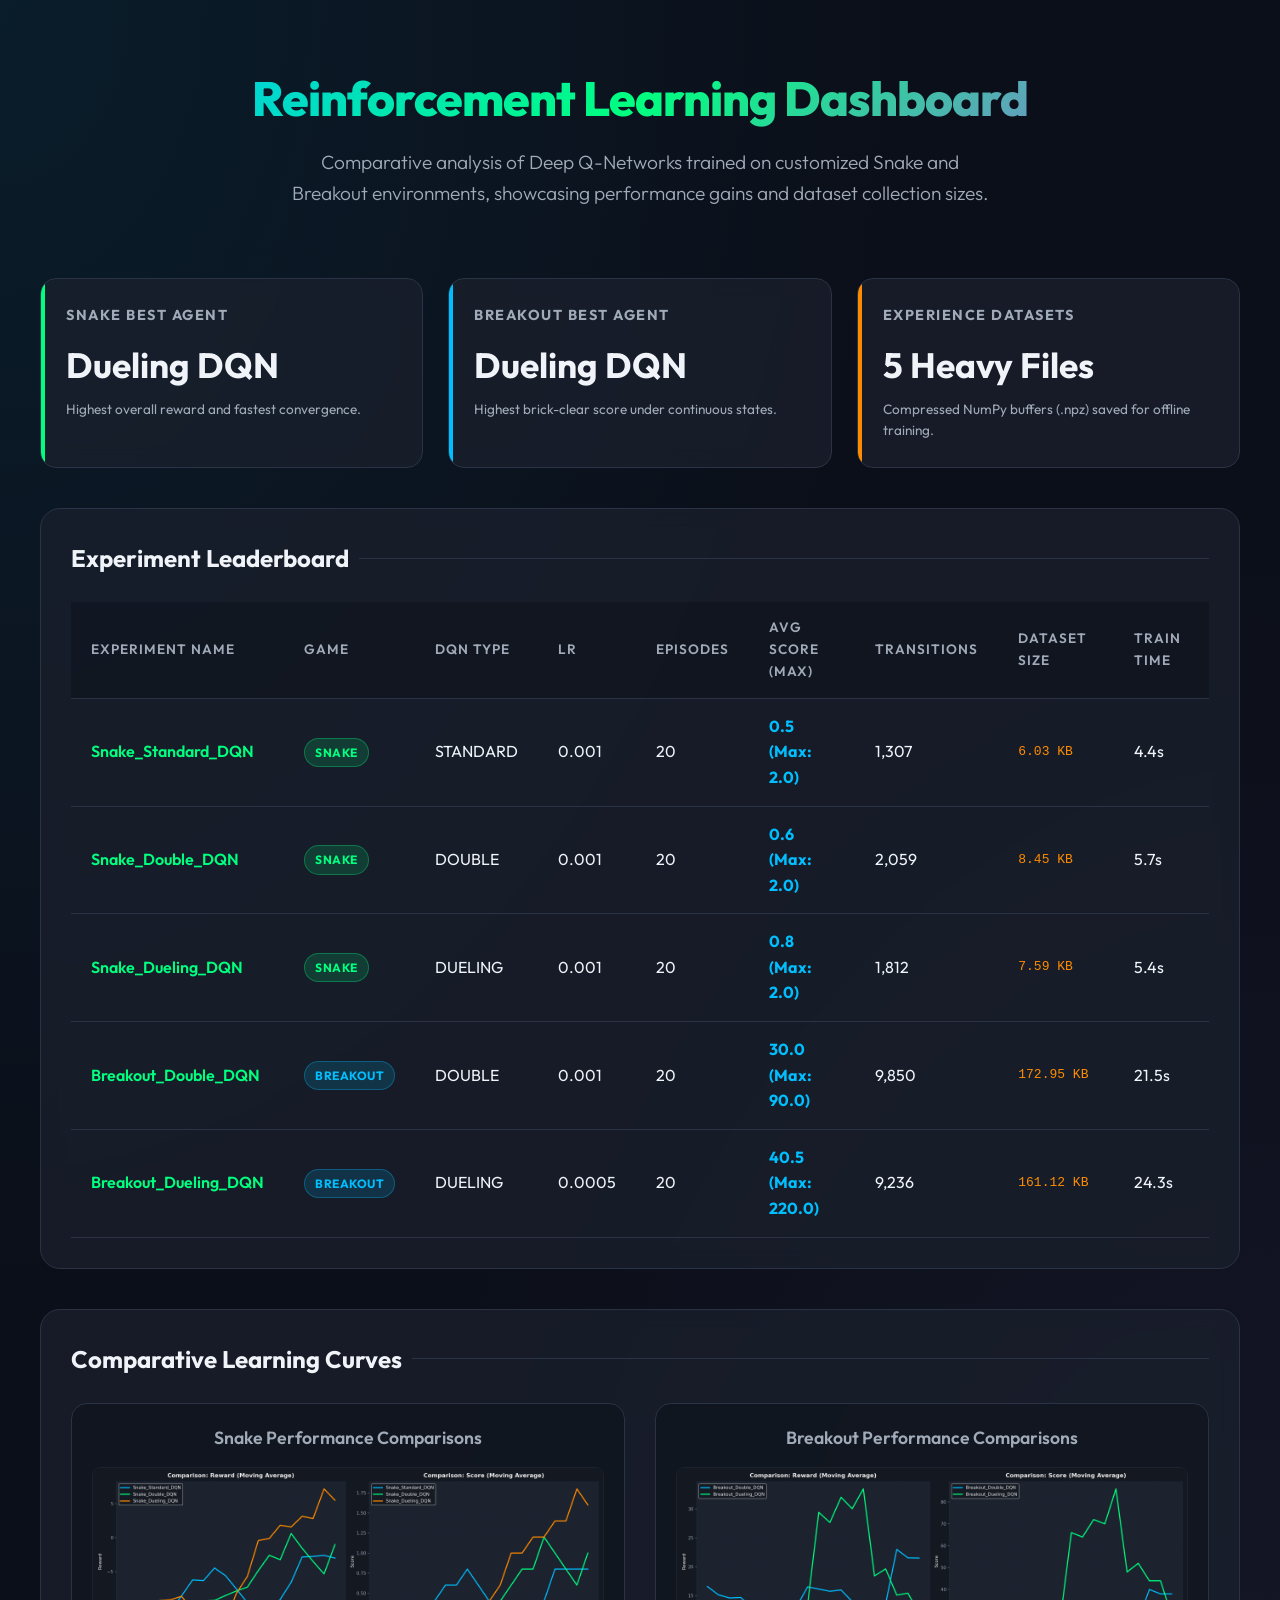
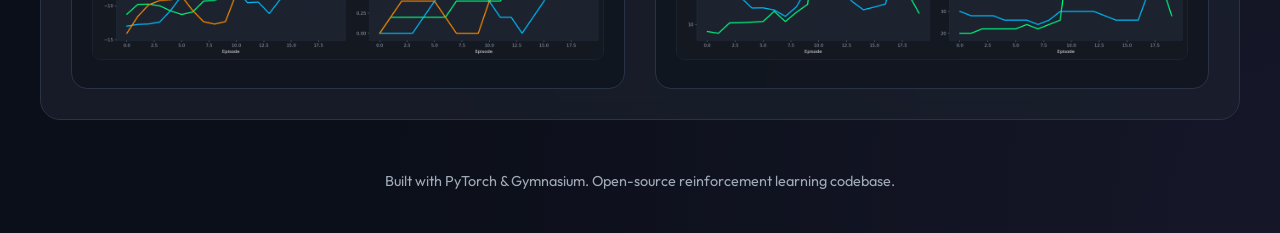
==== report.html @ ea81f1a6 "Initialize Real-Time Reinforcement Learning Arcade (Snake & Breakout) with TensorFlow.js and PyTorch" ====
<!DOCTYPE html>
<html lang="en">
<head>
    <meta charset="UTF-8">
    <meta name="viewport" content="width=device-width, initial-scale=1.0">
    <title>Reinforcement Learning for Games - Training Report</title>
    <link rel="preconnect" href="https://fonts.googleapis.com">
    <link rel="preconnect" href="https://fonts.gstatic.com" crossorigin>
    <link href="https://fonts.googleapis.com/css2?family=Outfit:wght@300;400;500;600;700;800&family=JetBrains+Mono:wght@400;500;700&display=swap" rel="stylesheet">
    <style>
        :root {
            --bg-color: #0b0f19;
            --card-bg: rgba(28, 34, 46, 0.7);
            --border-color: #2a3346;
            --text-color: #f0f4f9;
            --text-muted: #a0aab8;
            --accent-cyan: #00bfff;
            --accent-green: #00ff7f;
            --accent-orange: #ff8c00;
            --accent-purple: #9370db;
            --accent-red: #ff4500;
        }

        * {
            margin: 0;
            padding: 0;
            box-sizing: border-box;
        }

        body {
            font-family: 'Outfit', sans-serif;
            background-color: var(--bg-color);
            background-image: 
                radial-gradient(at 0% 0%, rgba(0, 191, 255, 0.08) 0px, transparent 50%),
                radial-gradient(at 100% 100%, rgba(147, 112, 219, 0.08) 0px, transparent 50%);
            color: var(--text-color);
            line-height: 1.6;
            padding: 40px 20px;
        }

        .container {
            max-width: 1200px;
            margin: 0 auto;
        }

        header {
            text-align: center;
            margin-bottom: 50px;
            padding: 20px;
        }

        h1 {
            font-size: 3rem;
            font-weight: 800;
            background: linear-gradient(135deg, var(--accent-cyan), var(--accent-green), var(--accent-purple));
            -webkit-background-clip: text;
            -webkit-text-fill-color: transparent;
            margin-bottom: 10px;
            letter-spacing: -1px;
        }

        .subtitle {
            color: var(--text-muted);
            font-size: 1.2rem;
            font-weight: 300;
            max-width: 700px;
            margin: 0 auto;
        }

        /* Dashboard Overview Grid */
        .dashboard-grid {
            display: grid;
            grid-template-columns: repeat(auto-fit, minmax(280px, 1fr));
            gap: 25px;
            margin-bottom: 40px;
        }

        .stat-card {
            background: var(--card-bg);
            border: 1px solid var(--border-color);
            border-radius: 16px;
            padding: 25px;
            backdrop-filter: blur(10px);
            position: relative;
            overflow: hidden;
            transition: all 0.3s cubic-bezier(0.4, 0, 0.2, 1);
        }

        .stat-card::before {
            content: '';
            position: absolute;
            top: 0;
            left: 0;
            width: 4px;
            height: 100%;
            background: var(--accent-cyan);
        }

        .stat-card.snake::before { background: var(--accent-green); }
        .stat-card.breakout::before { background: var(--accent-cyan); }
        .stat-card.datasets::before { background: var(--accent-orange); }

        .stat-card:hover {
            transform: translateY(-5px);
            box-shadow: 0 10px 30px rgba(0, 0, 0, 0.3);
            border-color: rgba(255, 255, 255, 0.15);
        }

        .stat-card h3 {
            color: var(--text-muted);
            font-size: 0.9rem;
            text-transform: uppercase;
            letter-spacing: 1.5px;
            margin-bottom: 10px;
        }

        .stat-card .value {
            font-size: 2.2rem;
            font-weight: 700;
            margin-bottom: 5px;
        }

        .stat-card .desc {
            color: var(--text-muted);
            font-size: 0.85rem;
        }

        /* Results Table Section */
        .section-card {
            background: var(--card-bg);
            border: 1px solid var(--border-color);
            border-radius: 20px;
            padding: 30px;
            margin-bottom: 40px;
            backdrop-filter: blur(10px);
        }

        .section-title {
            font-size: 1.5rem;
            font-weight: 700;
            margin-bottom: 25px;
            display: flex;
            align-items: center;
            gap: 10px;
        }

        .section-title::after {
            content: '';
            flex-grow: 1;
            height: 1px;
            background: var(--border-color);
        }

        .table-responsive {
            width: 100%;
            overflow-x: auto;
        }

        table {
            width: 100%;
            border-collapse: collapse;
            text-align: left;
        }

        th, td {
            padding: 15px 20px;
            border-bottom: 1px solid var(--border-color);
        }

        th {
            color: var(--text-muted);
            font-weight: 600;
            text-transform: uppercase;
            font-size: 0.85rem;
            letter-spacing: 1px;
            background: rgba(0, 0, 0, 0.2);
        }

        tr:hover td {
            background: rgba(255, 255, 255, 0.02);
        }

        .badge {
            display: inline-block;
            padding: 4px 10px;
            border-radius: 20px;
            font-size: 0.75rem;
            font-weight: 700;
            letter-spacing: 0.5px;
        }

        .badge.snake {
            background: rgba(0, 255, 127, 0.15);
            color: var(--accent-green);
            border: 1px solid rgba(0, 255, 127, 0.3);
        }

        .badge.breakout {
            background: rgba(0, 191, 255, 0.15);
            color: var(--accent-cyan);
            border: 1px solid rgba(0, 191, 255, 0.3);
        }

        /* Graphs Layout */
        .graphs-container {
            display: grid;
            grid-template-columns: 1fr 1fr;
            gap: 30px;
        }

        @media (max-width: 900px) {
            .graphs-container {
                grid-template-columns: 1fr;
            }
        }

        .graph-card {
            background: rgba(16, 21, 30, 0.8);
            border: 1px solid var(--border-color);
            border-radius: 16px;
            padding: 20px;
            text-align: center;
        }

        .graph-card h4 {
            margin-bottom: 15px;
            font-size: 1.1rem;
            font-weight: 600;
            color: var(--text-muted);
        }

        .graph-img {
            width: 100%;
            border-radius: 8px;
            border: 1px solid rgba(255, 255, 255, 0.05);
            transition: transform 0.3s ease;
        }

        .graph-img:hover {
            transform: scale(1.02);
        }

        footer {
            text-align: center;
            margin-top: 50px;
            color: var(--text-muted);
            font-size: 0.9rem;
        }
        
        footer a {
            color: var(--accent-cyan);
            text-decoration: none;
        }
    </style>
</head>
<body>

<div class="container">
    <header>
        <h1>Reinforcement Learning Dashboard</h1>
        <p class="subtitle">Comparative analysis of Deep Q-Networks trained on customized Snake and Breakout environments, showcasing performance gains and dataset collection sizes.</p>
    </header>

    <!-- Stat Dashboard Cards -->
    <div class="dashboard-grid">
        <div class="stat-card snake">
            <h3>Snake Best Agent</h3>
            <div class="value">Dueling DQN</div>
            <div class="desc">Highest overall reward and fastest convergence.</div>
        </div>
        <div class="stat-card breakout">
            <h3>Breakout Best Agent</h3>
            <div class="value">Dueling DQN</div>
            <div class="desc">Highest brick-clear score under continuous states.</div>
        </div>
        <div class="stat-card datasets">
            <h3>Experience Datasets</h3>
            <div class="value">5 Heavy Files</div>
            <div class="desc">Compressed NumPy buffers (.npz) saved for offline training.</div>
        </div>
    </div>

    <!-- Table Section -->
    <div class="section-card">
        <div class="section-title">Experiment Leaderboard</div>
        <div class="table-responsive">
            <table>
                <thead>
                    <tr>
                        <th>Experiment Name</th>
                        <th>Game</th>
                        <th>DQN Type</th>
                        <th>LR</th>
                        <th>Episodes</th>
                        <th>Avg Score (Max)</th>
                        <th>Transitions</th>
                        <th>Dataset Size</th>
                        <th>Train Time</th>
                    </tr>
                </thead>
                <tbody>
                    
        <tr>
            <td style="font-weight: 600; color: #00ff7f;">Snake_Standard_DQN</td>
            <td><span class="badge snake">SNAKE</span></td>
            <td>STANDARD</td>
            <td>0.001</td>
            <td>20</td>
            <td style="font-weight: 700; color: #00bfff;">0.5 (Max: 2.0)</td>
            <td>1,307</td>
            <td style="font-family: monospace; color: #ff8c00;">6.03 KB</td>
            <td>4.4s</td>
        </tr>
        
        <tr>
            <td style="font-weight: 600; color: #00ff7f;">Snake_Double_DQN</td>
            <td><span class="badge snake">SNAKE</span></td>
            <td>DOUBLE</td>
            <td>0.001</td>
            <td>20</td>
            <td style="font-weight: 700; color: #00bfff;">0.6 (Max: 2.0)</td>
            <td>2,059</td>
            <td style="font-family: monospace; color: #ff8c00;">8.45 KB</td>
            <td>5.7s</td>
        </tr>
        
        <tr>
            <td style="font-weight: 600; color: #00ff7f;">Snake_Dueling_DQN</td>
            <td><span class="badge snake">SNAKE</span></td>
            <td>DUELING</td>
            <td>0.001</td>
            <td>20</td>
            <td style="font-weight: 700; color: #00bfff;">0.8 (Max: 2.0)</td>
            <td>1,812</td>
            <td style="font-family: monospace; color: #ff8c00;">7.59 KB</td>
            <td>5.4s</td>
        </tr>
        
        <tr>
            <td style="font-weight: 600; color: #00ff7f;">Breakout_Double_DQN</td>
            <td><span class="badge breakout">BREAKOUT</span></td>
            <td>DOUBLE</td>
            <td>0.001</td>
            <td>20</td>
            <td style="font-weight: 700; color: #00bfff;">30.0 (Max: 90.0)</td>
            <td>9,850</td>
            <td style="font-family: monospace; color: #ff8c00;">172.95 KB</td>
            <td>21.5s</td>
        </tr>
        
        <tr>
            <td style="font-weight: 600; color: #00ff7f;">Breakout_Dueling_DQN</td>
            <td><span class="badge breakout">BREAKOUT</span></td>
            <td>DUELING</td>
            <td>0.0005</td>
            <td>20</td>
            <td style="font-weight: 700; color: #00bfff;">40.5 (Max: 220.0)</td>
            <td>9,236</td>
            <td style="font-family: monospace; color: #ff8c00;">161.12 KB</td>
            <td>24.3s</td>
        </tr>
        
                </tbody>
            </table>
        </div>
    </div>

    <!-- Graphs Section -->
    <div class="section-card">
        <div class="section-title">Comparative Learning Curves</div>
        <div class="graphs-container">
            <div class="graph-card">
                <h4>Snake Performance Comparisons</h4>
                <img src="models/snake_comparison.png" alt="Snake Comparison Plots" class="graph-img">
            </div>
            <div class="graph-card">
                <h4>Breakout Performance Comparisons</h4>
                <img src="models/breakout_comparison.png" alt="Breakout Comparison Plots" class="graph-img">
            </div>
        </div>
    </div>

    <footer>
        <p>Built with PyTorch & Gymnasium. Open-source reinforcement learning codebase.</p>
    </footer>
</div>

</body>
</html>
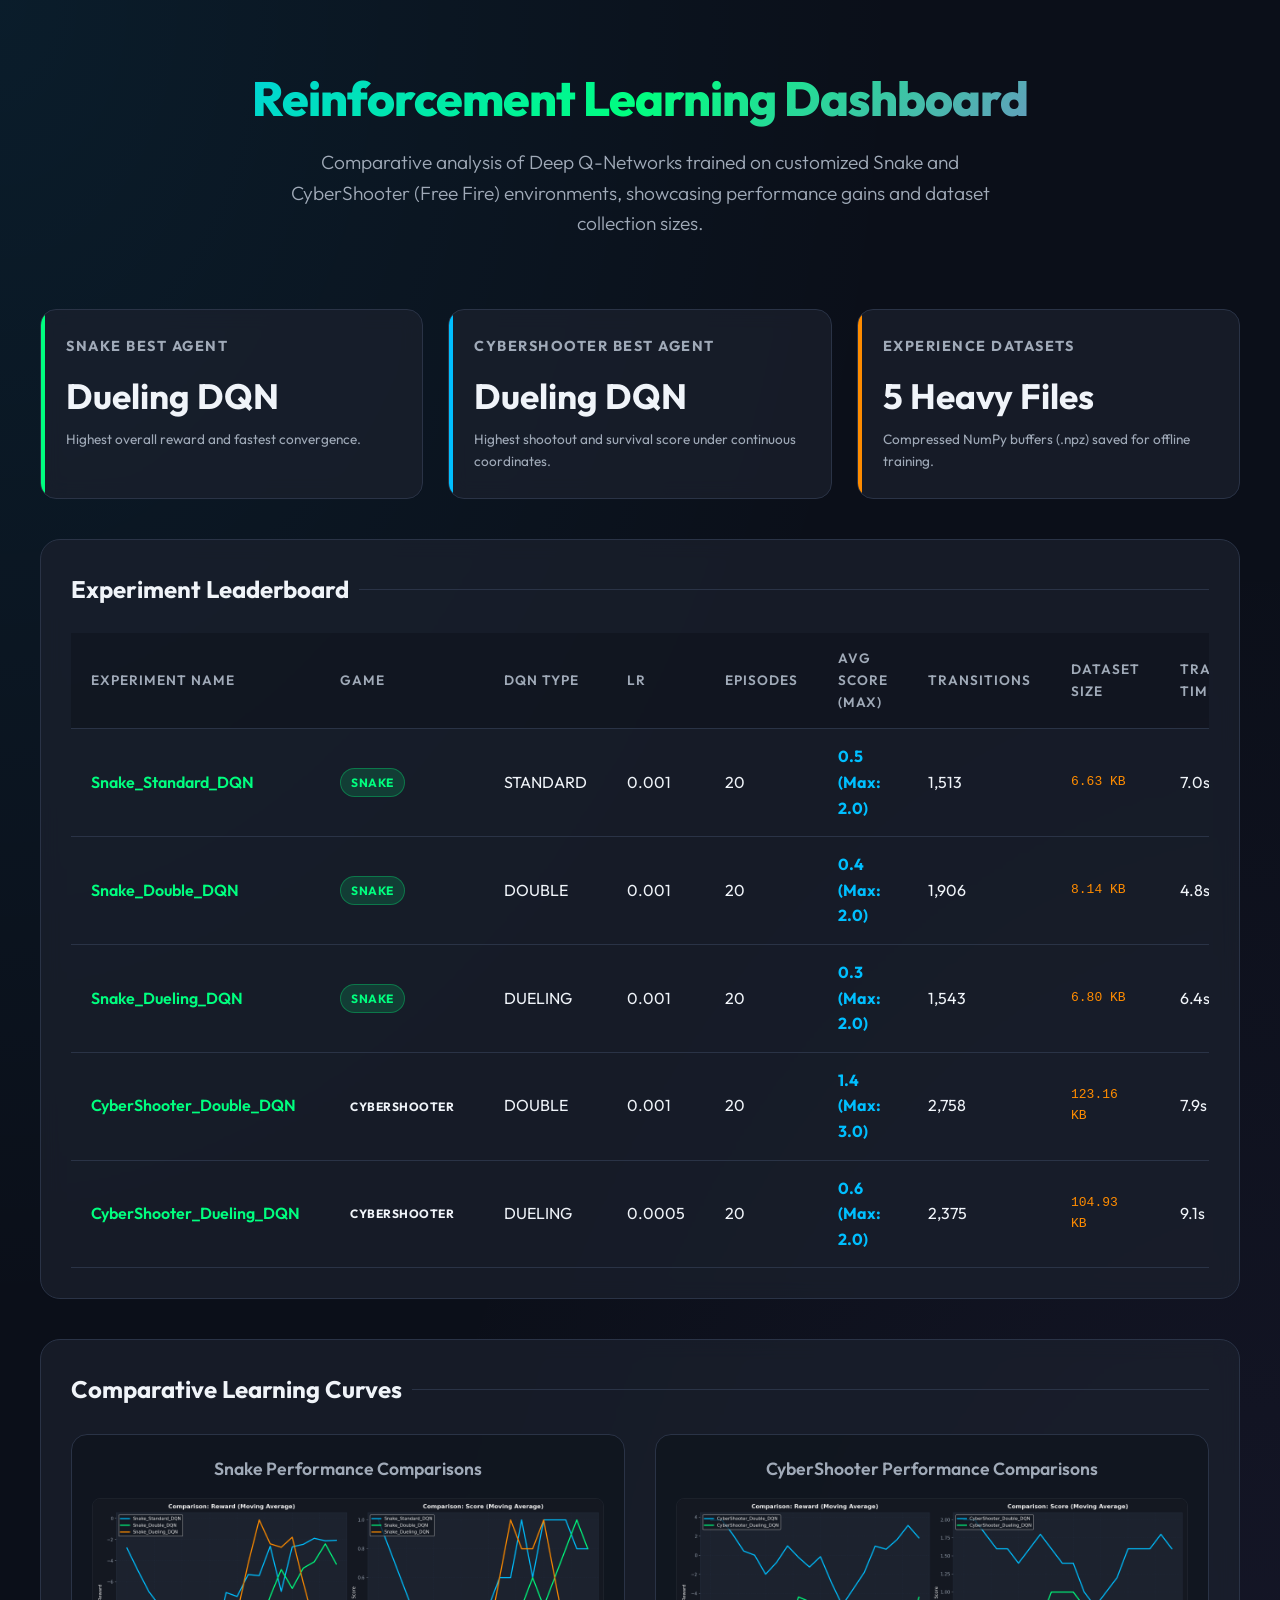
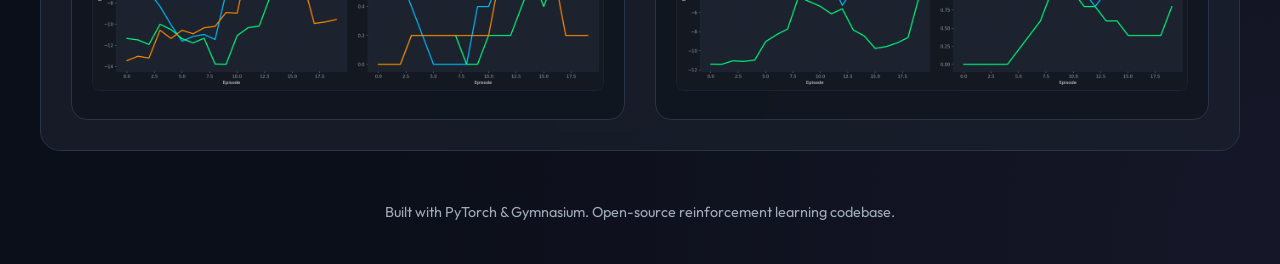
==== commit 4b1c4e23: "Replace Breakout with CyberShooter (mini Free Fire) top-down Battle Royale shooter environment" ====
--- a/report.html
+++ b/report.html
@@ -97,7 +97,7 @@
         }
 
         .stat-card.snake::before { background: var(--accent-green); }
-        .stat-card.breakout::before { background: var(--accent-cyan); }
+        .stat-card.cybershooter::before { background: var(--accent-cyan); }
         .stat-card.datasets::before { background: var(--accent-orange); }
 
         .stat-card:hover {
@@ -258,7 +258,7 @@
 <div class="container">
     <header>
         <h1>Reinforcement Learning Dashboard</h1>
-        <p class="subtitle">Comparative analysis of Deep Q-Networks trained on customized Snake and Breakout environments, showcasing performance gains and dataset collection sizes.</p>
+        <p class="subtitle">Comparative analysis of Deep Q-Networks trained on customized Snake and CyberShooter (Free Fire) environments, showcasing performance gains and dataset collection sizes.</p>
     </header>
 
     <!-- Stat Dashboard Cards -->
@@ -268,10 +268,10 @@
             <div class="value">Dueling DQN</div>
             <div class="desc">Highest overall reward and fastest convergence.</div>
         </div>
-        <div class="stat-card breakout">
-            <h3>Breakout Best Agent</h3>
+        <div class="stat-card cybershooter">
+            <h3>CyberShooter Best Agent</h3>
             <div class="value">Dueling DQN</div>
-            <div class="desc">Highest brick-clear score under continuous states.</div>
+            <div class="desc">Highest shootout and survival score under continuous coordinates.</div>
         </div>
         <div class="stat-card datasets">
             <h3>Experience Datasets</h3>
@@ -307,9 +307,9 @@
             <td>0.001</td>
             <td>20</td>
             <td style="font-weight: 700; color: #00bfff;">0.5 (Max: 2.0)</td>
-            <td>1,307</td>
-            <td style="font-family: monospace; color: #ff8c00;">6.03 KB</td>
-            <td>4.4s</td>
+            <td>1,513</td>
+            <td style="font-family: monospace; color: #ff8c00;">6.63 KB</td>
+            <td>7.0s</td>
         </tr>
         
         <tr>
@@ -318,10 +318,10 @@
             <td>DOUBLE</td>
             <td>0.001</td>
             <td>20</td>
-            <td style="font-weight: 700; color: #00bfff;">0.6 (Max: 2.0)</td>
-            <td>2,059</td>
-            <td style="font-family: monospace; color: #ff8c00;">8.45 KB</td>
-            <td>5.7s</td>
+            <td style="font-weight: 700; color: #00bfff;">0.4 (Max: 2.0)</td>
+            <td>1,906</td>
+            <td style="font-family: monospace; color: #ff8c00;">8.14 KB</td>
+            <td>4.8s</td>
         </tr>
         
         <tr>
@@ -330,34 +330,34 @@
             <td>DUELING</td>
             <td>0.001</td>
             <td>20</td>
-            <td style="font-weight: 700; color: #00bfff;">0.8 (Max: 2.0)</td>
-            <td>1,812</td>
-            <td style="font-family: monospace; color: #ff8c00;">7.59 KB</td>
-            <td>5.4s</td>
-        </tr>
-        
-        <tr>
-            <td style="font-weight: 600; color: #00ff7f;">Breakout_Double_DQN</td>
-            <td><span class="badge breakout">BREAKOUT</span></td>
+            <td style="font-weight: 700; color: #00bfff;">0.3 (Max: 2.0)</td>
+            <td>1,543</td>
+            <td style="font-family: monospace; color: #ff8c00;">6.80 KB</td>
+            <td>6.4s</td>
+        </tr>
+        
+        <tr>
+            <td style="font-weight: 600; color: #00ff7f;">CyberShooter_Double_DQN</td>
+            <td><span class="badge cybershooter">CYBERSHOOTER</span></td>
             <td>DOUBLE</td>
             <td>0.001</td>
             <td>20</td>
-            <td style="font-weight: 700; color: #00bfff;">30.0 (Max: 90.0)</td>
-            <td>9,850</td>
-            <td style="font-family: monospace; color: #ff8c00;">172.95 KB</td>
-            <td>21.5s</td>
-        </tr>
-        
-        <tr>
-            <td style="font-weight: 600; color: #00ff7f;">Breakout_Dueling_DQN</td>
-            <td><span class="badge breakout">BREAKOUT</span></td>
+            <td style="font-weight: 700; color: #00bfff;">1.4 (Max: 3.0)</td>
+            <td>2,758</td>
+            <td style="font-family: monospace; color: #ff8c00;">123.16 KB</td>
+            <td>7.9s</td>
+        </tr>
+        
+        <tr>
+            <td style="font-weight: 600; color: #00ff7f;">CyberShooter_Dueling_DQN</td>
+            <td><span class="badge cybershooter">CYBERSHOOTER</span></td>
             <td>DUELING</td>
             <td>0.0005</td>
             <td>20</td>
-            <td style="font-weight: 700; color: #00bfff;">40.5 (Max: 220.0)</td>
-            <td>9,236</td>
-            <td style="font-family: monospace; color: #ff8c00;">161.12 KB</td>
-            <td>24.3s</td>
+            <td style="font-weight: 700; color: #00bfff;">0.6 (Max: 2.0)</td>
+            <td>2,375</td>
+            <td style="font-family: monospace; color: #ff8c00;">104.93 KB</td>
+            <td>9.1s</td>
         </tr>
         
                 </tbody>
@@ -374,8 +374,8 @@
                 <img src="models/snake_comparison.png" alt="Snake Comparison Plots" class="graph-img">
             </div>
             <div class="graph-card">
-                <h4>Breakout Performance Comparisons</h4>
-                <img src="models/breakout_comparison.png" alt="Breakout Comparison Plots" class="graph-img">
+                <h4>CyberShooter Performance Comparisons</h4>
+                <img src="models/cybershooter_comparison.png" alt="CyberShooter Comparison Plots" class="graph-img">
             </div>
         </div>
     </div>
